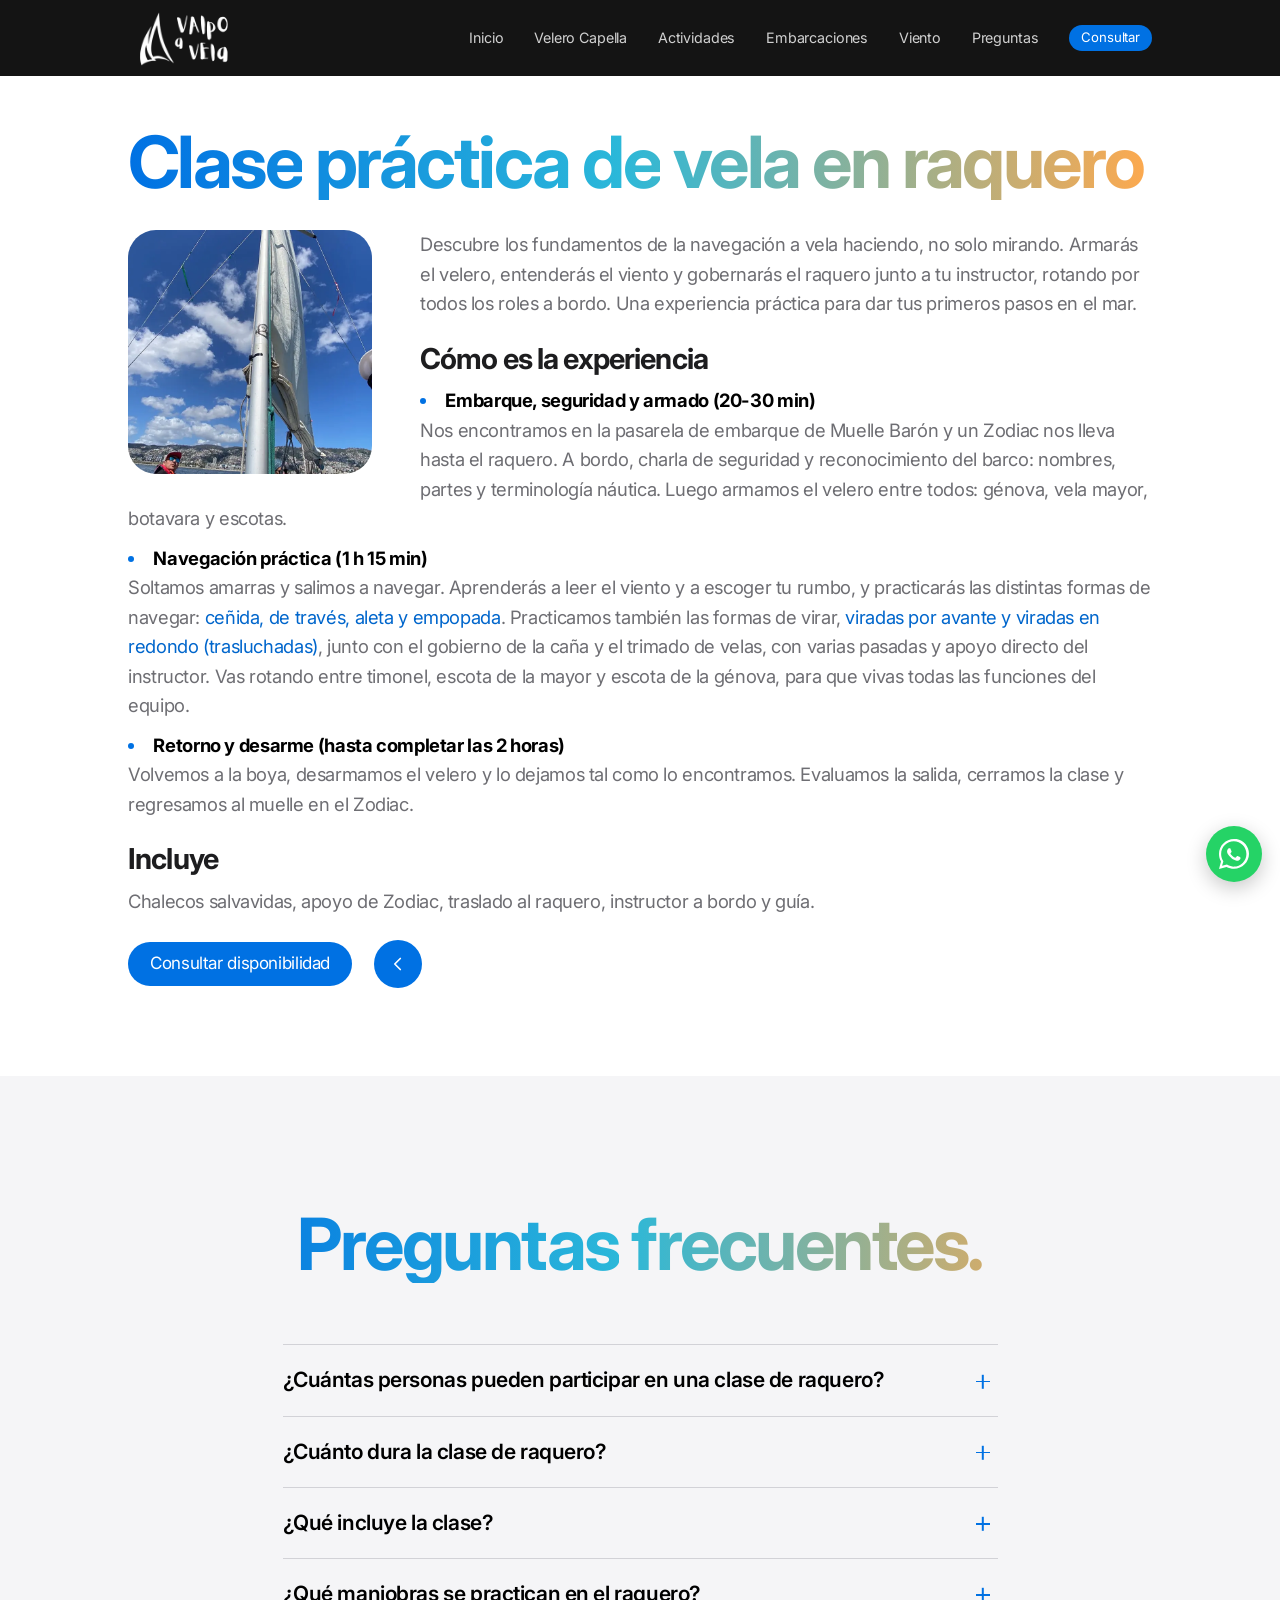
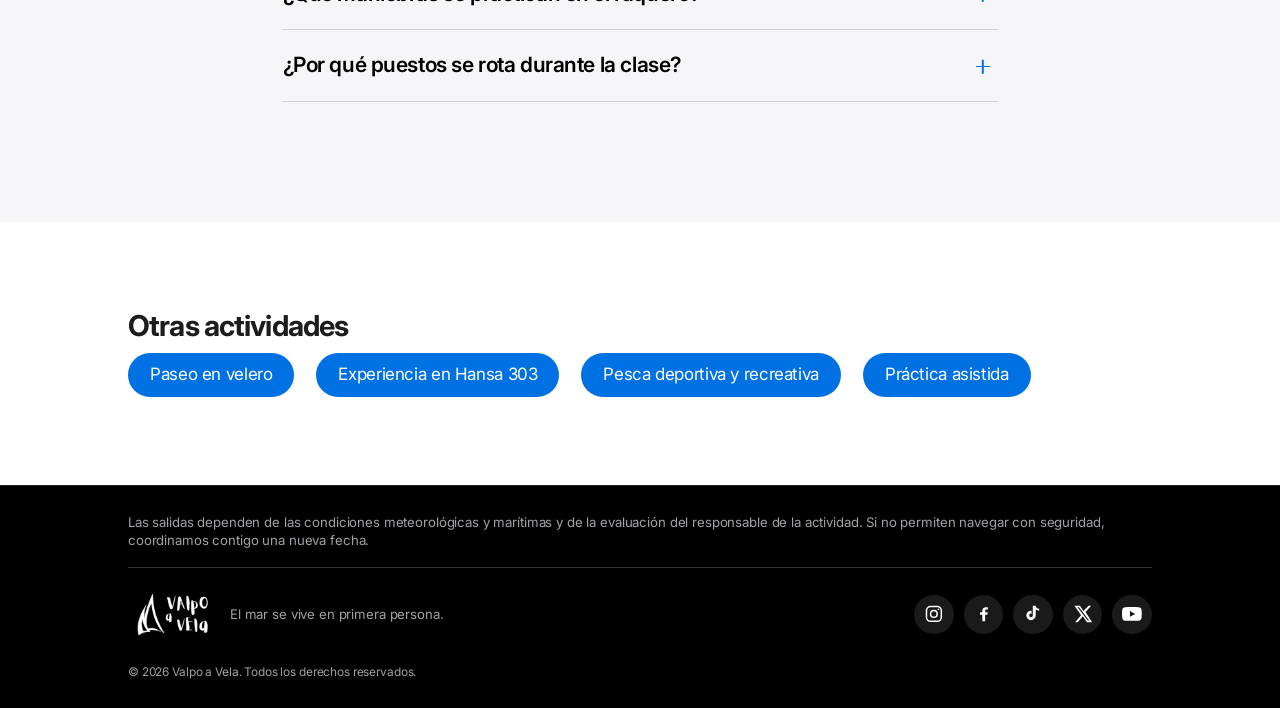
==== clase-de-vela/index.html @ 7bfa58c9 "ver14.1-SEO-paginas-separadas" ====
<!doctype html>
<html lang="es">
  <head>
    <meta charset="utf-8" />
    <meta name="viewport" content="width=device-width, initial-scale=1" />
    <meta name="theme-color" content="#ffffff" />
    <title>Clase de vela en Valparaíso | Valpo a Vela</title>
    <meta name="description" content="Descubre los fundamentos de la navegación a vela haciendo, no solo mirando." />
    <link rel="canonical" href="https://valpoavela.cl/clase-de-vela/" />
    <meta property="og:title" content="Clase de vela en Valparaíso | Valpo a Vela" />
    <meta property="og:description" content="Descubre los fundamentos de la navegación a vela haciendo, no solo mirando." />
    <meta property="og:type" content="website" />
    <meta property="og:url" content="https://valpoavela.cl/clase-de-vela/" />
    <meta property="og:image" content="https://valpoavela.cl/fotos/practicando-1.webp" />
    <meta property="og:image:alt" content="Alumnos con chalecos salvavidas practicando vela en un raquero" />
    <meta property="og:locale" content="es_CL" />
    <meta name="twitter:card" content="summary_large_image" />
    <meta name="twitter:title" content="Clase de vela en Valparaíso | Valpo a Vela" />
    <meta name="twitter:description" content="Descubre los fundamentos de la navegación a vela haciendo, no solo mirando." />
    <meta name="twitter:image" content="https://valpoavela.cl/fotos/practicando-1.webp" />
    <meta name="twitter:image:alt" content="Alumnos con chalecos salvavidas practicando vela en un raquero" />
    <link rel="preconnect" href="https://fonts.googleapis.com" />
    <link rel="preconnect" href="https://fonts.gstatic.com" crossorigin />
    <link
      href="https://fonts.googleapis.com/css2?family=Inter:wght@400;500;600;700&display=swap"
      rel="stylesheet"
    />
    <link rel="stylesheet" href="/style.css" />
    <link rel="icon" type="image/png" sizes="64x64" href="/fotos/favicon.png" />
    <link rel="apple-touch-icon" href="/fotos/favicon.png" />
    <script type="application/ld+json">
      {
        "@context": "https://schema.org",
        "@graph": [
          {
            "@type": "BreadcrumbList",
            "itemListElement": [
              {
                "@type": "ListItem",
                "position": 1,
                "name": "Inicio",
                "item": "https://valpoavela.cl/"
              },
              {
                "@type": "ListItem",
                "position": 2,
                "name": "Clase de vela en raquero",
                "item": "https://valpoavela.cl/clase-de-vela/"
              }
            ]
          },
          {
            "@type": "Service",
            "name": "Clase práctica de vela en raquero",
            "description": "Descubre los fundamentos de la navegación a vela haciendo, no solo mirando. Armarás el velero, entenderás el viento y gobernarás el raquero junto a tu instructor, rotando por todos los roles a bordo. Una experiencia práctica para dar tus primeros pasos en el mar.",
            "url": "https://valpoavela.cl/clase-de-vela/",
            "provider": {
              "@id": "https://valpoavela.cl/#valpo-a-vela",
              "@type": "LocalBusiness"
            },
            "areaServed": {
              "@type": "City",
              "name": "Valparaíso"
            }
          },
          {
            "@type": "FAQPage",
            "mainEntity": [
              {
                "@type": "Question",
                "name": "¿Cuántas personas pueden participar en una clase de raquero?",
                "acceptedAnswer": {
                  "@type": "Answer",
                  "text": "La clase práctica de raquero tiene un máximo de cuatro participantes. Para paseos en veleros de mayor tamaño, la capacidad se confirma según la embarcación disponible."
                }
              },
              {
                "@type": "Question",
                "name": "¿Cuánto dura la clase de raquero?",
                "acceptedAnswer": {
                  "@type": "Answer",
                  "text": "La duración mínima es de dos horas e incluye el armado, la navegación práctica y el desarme del raquero."
                }
              },
              {
                "@type": "Question",
                "name": "¿Qué incluye la clase?",
                "acceptedAnswer": {
                  "@type": "Answer",
                  "text": "Incluye chalecos salvavidas, apoyo de zodiac, acercamiento al bote, acompañamiento de profesor o instructor, guía y certificado. Consulta al coordinar la reserva cualquier requisito específico de la actividad."
                }
              },
              {
                "@type": "Question",
                "name": "¿Qué maniobras se practican en el raquero?",
                "acceptedAnswer": {
                  "@type": "Answer",
                  "text": "Practicarás viradas por avante y en redondo, también llamadas trasluchadas, además del gobierno con la caña y el ajuste de las velas."
                }
              },
              {
                "@type": "Question",
                "name": "¿Por qué puestos se rota durante la clase?",
                "acceptedAnswer": {
                  "@type": "Answer",
                  "text": "Los participantes rotan entre el timón, la escota de la mayor y la escota de la génova."
                }
              }
            ]
          }
        ]
      }
    </script>
  </head>
  <body class="activity-page">
    <a class="skip" href="#contenido">Saltar al contenido</a>

    <!-- NAVEGACIÓN -->
    <header class="nav" id="nav">
      <div class="nav-in">
        <a class="nav-brand" href="/" aria-label="Valpo a Vela, inicio">
          <img
            src="/fotos/vela.webp"
            alt="Valpo a Vela"
            width="1024"
            height="512"
            loading="lazy"
            decoding="async"
          />
        </a>
        <nav class="nav-links" aria-label="Principal">
          <a href="/">Inicio</a>
          <a href="/#capella">Velero Capella</a>
          <a href="/#actividades">Actividades</a>
          <a href="/#embarcaciones">Embarcaciones</a>
          <a href="/#clima">Viento</a>
          <a href="/#preguntas">Preguntas</a>
          <a class="pill pill-sm" href="/#contacto">Consultar</a>
        </nav>
        <button
          class="nav-toggle"
          id="navToggle"
          type="button"
          aria-expanded="false"
          aria-controls="drawer"
          aria-label="Abrir menú"
        >
          <span></span><span></span>
        </button>
      </div>
    </header>
    <div class="drawer" id="drawer" hidden>
      <a href="/">Inicio</a>
      <a href="/#capella">Velero Capella</a>
      <a href="/#actividades">Actividades</a>
      <a href="/#embarcaciones">Embarcaciones</a>
      <a href="/#clima">Viento</a>
      <a href="/#preguntas">Preguntas frecuentes</a>
      <a href="/#contacto">Contacto</a>
    </div>

    <main id="contenido" tabindex="-1">
      <article class="activity-content" id="inicio">
        <header>
          <h1 class="grad">Clase práctica de vela en raquero</h1>
        </header>
        <div class="activity-layout">
          <img class="activity-photo" src="/fotos/practicando-1.webp" alt="Alumnos con chalecos salvavidas practicando vela en un raquero"
            width="720" height="1280" decoding="async" fetchpriority="high" />
          <div class="activity-description">
            <p>
              Descubre los fundamentos de la navegación a vela haciendo, no solo
              mirando. Armarás el velero, entenderás el viento y gobernarás el
              raquero junto a tu instructor, rotando por todos los roles a
              bordo. Una experiencia práctica para dar tus primeros pasos en el
              mar.
            </p>
            <h3>Cómo es la experiencia</h3>
            <ul class="activity-modal-list">
              <li>
                <strong>Embarque, seguridad y armado (20-30 min)</strong><br />
                Nos encontramos en la pasarela de embarque de Muelle Barón y un
                Zodiac nos lleva hasta el raquero. A bordo, charla de seguridad
                y reconocimiento del barco: nombres, partes y terminología
                náutica. Luego armamos el velero entre todos: génova, vela
                mayor, botavara y escotas.
              </li>
              <li>
                <strong>Navegación práctica (1 h 15 min)</strong><br />
                Soltamos amarras y salimos a navegar. Aprenderás a leer el
                viento y a escoger tu rumbo, y practicarás las distintas formas
                de navegar:
                <span class="activity-modal-accent"
                  >ceñida, de través, aleta y empopada</span
                >. Practicamos también las formas de virar,
                <span class="activity-modal-accent">
                  viradas por avante y viradas en redondo (trasluchadas)</span
                >, junto con el gobierno de la caña y el trimado de velas, con
                varias pasadas y apoyo directo del instructor. Vas rotando entre
                timonel, escota de la mayor y escota de la génova, para que
                vivas todas las funciones del equipo.
              </li>
              <li>
                <strong>Retorno y desarme (hasta completar las 2 horas)</strong
                ><br />
                Volvemos a la boya, desarmamos el velero y lo dejamos tal como
                lo encontramos. Evaluamos la salida, cerramos la clase y
                regresamos al muelle en el Zodiac.
              </li>
            </ul>
            <h3>Incluye</h3>
            <p>
              Chalecos salvavidas, apoyo de Zodiac, traslado al raquero,
              instructor a bordo y guía.
            </p>
            <div class="activity-contact">
              <a class="pill" href="/?actividad=raquero#contacto">Consultar disponibilidad</a>
              <div class="activity-history" role="group" aria-label="Historial de navegación">
                <a class="activity-modal-step" href="/#actividades" data-activity-back aria-label="Atrás">
                  <svg viewBox="0 0 24 24" aria-hidden="true">
                    <path d="m14.5 6-6 6 6 6" />
                  </svg>
                </a>
              </div>
            </div>
          </div>
        </div>
      </article>
      <section class="faq" aria-labelledby="actividad-faq">
        <header class="sec-head">
          <h2 class="grad" id="actividad-faq">Preguntas frecuentes.</h2>
        </header>
        <div class="faq-list">
          <details>
            <summary>
              ¿Cuántas personas pueden participar en una clase de raquero?
            </summary>
            <p>
              La clase práctica de raquero tiene un máximo de cuatro
              participantes. Para paseos en veleros de mayor tamaño, la
              capacidad se confirma según la embarcación disponible.
            </p>
          </details>
          <details>
            <summary>¿Cuánto dura la clase de raquero?</summary>
            <p>La duración mínima es de dos horas e incluye el armado, la navegación práctica y el desarme del raquero.</p>
          </details>
          <details>
            <summary>¿Qué incluye la clase?</summary>
            <p>
              Incluye chalecos salvavidas, apoyo de zodiac, acercamiento al
              bote, acompañamiento de profesor o instructor, guía y certificado.
              Consulta al coordinar la reserva cualquier requisito específico de
              la actividad.
            </p>
          </details>
          <details>
            <summary>¿Qué maniobras se practican en el raquero?</summary>
            <p>Practicarás viradas por avante y en redondo, también llamadas trasluchadas, además del gobierno con la caña y el ajuste de las velas.</p>
          </details>
          <details>
            <summary>¿Por qué puestos se rota durante la clase?</summary>
            <p>Los participantes rotan entre el timón, la escota de la mayor y la escota de la génova.</p>
          </details>
        </div>
      </section>
      <nav class="activity-content activity-related" aria-labelledby="otras-actividades">
        <h2 id="otras-actividades">Otras actividades</h2>
        <ul>
          <li><a class="pill" href="/paseo-en-velero/">Paseo en velero</a></li>
          <li><a class="pill" href="/vela-inclusiva-hansa/">Experiencia en Hansa 303</a></li>
          <li><a class="pill" href="/pesca-deportiva/">Pesca deportiva y recreativa</a></li>
          <li><a class="pill" href="/practica-asistida/">Práctica asistida</a></li>
        </ul>
      </nav>
    </main>

    <footer class="footer">
      <div class="foot-in">
        <p class="notes" id="nota">
          Las salidas dependen de las condiciones meteorológicas y marítimas y
          de la evaluación del responsable de la actividad. Si no permiten
          navegar con seguridad, coordinamos contigo una nueva fecha.
        </p>
        <div class="foot-row">
          <div class="foot-brand">
            <img
              src="/fotos/vela.webp"
              alt="Valpo a Vela"
              width="1024"
              height="512"
              loading="lazy"
              decoding="async"
            />
            <span>El mar se vive en primera persona.</span>
          </div>
          <div class="social" role="group" aria-label="Redes sociales">
            <span class="soc" role="img" aria-label="Instagram"
              ><svg viewBox="0 0 24 24" aria-hidden="true">
                <rect x="3" y="3" width="18" height="18" rx="5" />
                <circle cx="12" cy="12" r="4" />
                <circle class="dot" cx="17.5" cy="6.5" r="1" /></svg
            ></span>
            <span class="soc" role="img" aria-label="Facebook"
              ><svg viewBox="0 0 24 24" aria-hidden="true">
                <path
                  d="M13.5 21v-8h2.7l.4-3h-3.1V8.1c0-.9.3-1.5 1.6-1.5h1.7V3.9c-.3 0-1.3-.1-2.5-.1-2.5 0-4.2 1.5-4.2 4.3V10H7.3v3h2.8v8h3.4Z"
                /></svg
            ></span>
            <span class="soc" role="img" aria-label="TikTok"
              ><svg viewBox="0 0 24 24" aria-hidden="true">
                <path
                  d="M19.6 8.2a6.9 6.9 0 0 1-4.2-1.4v7.1a5.7 5.7 0 1 1-5-5.7v3.6a2.2 2.2 0 1 0 1.5 2.1V2h3.5c.2 2 1.8 3.6 4.2 3.8v2.4Z"
                /></svg
            ></span>
            <span class="soc" role="img" aria-label="X"
              ><svg viewBox="0 0 24 24" aria-hidden="true">
                <path
                  d="M18.9 2H22l-6.8 7.8L23.2 22h-6.3L12 14.8 5.7 22H2.5l7.3-8.4L1.8 2h6.5l4.4 6.6L18.9 2Zm-1.1 18h1.7L7.3 3.9H5.5L17.8 20Z"
                /></svg
            ></span>
            <span class="soc" role="img" aria-label="YouTube"
              ><svg viewBox="0 0 24 24" aria-hidden="true">
                <path
                  d="M23.5 6.2a3 3 0 0 0-2.1-2.1C19.5 3.6 12 3.6 12 3.6s-7.5 0-9.4.5A3 3 0 0 0 .5 6.2 31 31 0 0 0 0 12a31 31 0 0 0 .5 5.8 3 3 0 0 0 2.1 2.1c1.9.5 9.4.5 9.4.5s7.5 0 9.4-.5a3 3 0 0 0 2.1-2.1A31 31 0 0 0 24 12a31 31 0 0 0-.5-5.8ZM9.6 15.6V8.4l6.3 3.6-6.3 3.6Z"
                /></svg
            ></span>
          </div>
        </div>
        <p class="copy">
          © <span id="year"></span> Valpo a Vela. Todos los derechos reservados.
        </p>
      </div>
    </footer>

    <a
      href="#inicio"
      class="back-to-top"
      aria-label="Volver arriba"
      aria-hidden="true"
      title="Volver arriba"
    >
      <svg viewBox="0 0 24 24" aria-hidden="true">
        <path d="M12 19V5M5 12l7-7 7 7" />
      </svg>
    </a>

    <a
      href="https://wa.me/56993145696?text=Hola,%20necesito%20información"
      class="wa"
      target="_blank"
      rel="noopener noreferrer"
      title="Contactar por WhatsApp"
      aria-label="Contactar por WhatsApp"
    >
      <svg
        xmlns="http://www.w3.org/2000/svg"
        viewBox="0 0 32 32"
        width="30"
        height="30"
        fill="white"
        aria-hidden="true"
      >
        <path
          d="M16 0c-8.837 0-16 7.163-16 16 0 2.825 0.737 5.607 2.137 8.048l-2.137 7.852 8.012-2.102c2.373 1.286 5.056 1.962 7.988 1.962 8.837 0 16-7.163 16-16s-7.163-16-16-16zM16 29.467c-2.482 0-4.908-0.646-7.04-1.872l-0.5-0.292-5.183 1.36 1.385-5.053-0.325-0.518c-1.341-2.142-2.05-4.639-2.05-7.192 0-7.435 6.044-13.479 13.479-13.479 7.435 0 13.479 6.044 13.479 13.479s-6.044 13.477-13.479 13.477zM22.251 19.332c-0.354-0.177-2.094-1.033-2.418-1.151-0.324-0.118-0.56-0.177-0.796 0.177-0.236 0.354-0.914 1.151-1.12 1.388-0.206 0.236-0.413 0.265-0.767 0.088-0.354-0.177-1.491-0.549-2.842-1.751-1.05-0.937-1.758-2.093-1.964-2.447-0.206-0.354-0.022-0.545 0.155-0.722 0.159-0.159 0.354-0.413 0.531-0.619 0.177-0.206 0.236-0.354 0.354-0.59 0.118-0.236 0.059-0.443-0.03-0.619s-0.796-1.918-1.092-2.624c-0.288-0.686-0.582-0.593-0.796-0.603-0.206-0.01-0.443-0.01-0.679-0.01s-0.619 0.088-0.943 0.443c-0.324 0.354-1.238 1.209-1.238 2.947s1.268 3.42 1.445 3.656c0.177 0.236 2.494 3.807 6.043 5.337 0.844 0.365 1.503 0.583 2.018 0.746 0.847 0.269 1.618 0.231 2.226 0.14 0.679-0.101 2.094-0.856 2.39-1.683 0.295-0.827 0.295-1.536 0.206-1.683-0.089-0.147-0.324-0.236-0.678-0.413z"
        />
      </svg>
    </a>

    <script src="/script.js"></script>
  </body>
</html>
---- style.css ----
/* VALPO A VELA — versión inspirada en apple.com/os/macos
   1 Variables · 2 Base · 3 Navegación · 4 Botones y enlaces · 5 Portada · 6 Destacados · 7 Frase
   8 Secciones y tarjetas · 9 Capella · 10 Embarcaciones · 11 Viento y zarpe · 12 FAQ · 13 Contacto
   14 Pie · 15 Movimiento · 16 Responsive */

/* 1. VARIABLES */
:root {
  --ink: #1d1d1f;
  --gray: #6e6e73;
  --gray-2: #86868b;
  --bg: #ffffff;
  --bg-2: #f5f5f7;
  --line: #d2d2d7;
  --blue: #0071e3;
  --blue-h: #0077ed;
  --link: #0066cc;
  --grad: linear-gradient(90deg, #0071e3 0%, #2bb8d9 48%, #ffa94d 100%);
  --section-title-size: clamp(38px, 6.6vw, 80px);
  --section-description-size: clamp(17px, 1.6vw, 21px);
  --activity-card-title-size: clamp(25px, 2.7vw, 32px);
  /* Apple usa SF Pro (tipografía propia, no distribuible en la web).
     En dispositivos Apple se usa la del sistema; en el resto, Inter, la más cercana. */
  --font:
    -apple-system, BlinkMacSystemFont, "SF Pro Display", "SF Pro Text", "Inter",
    "Helvetica Neue", Helvetica, Arial, sans-serif;
  --ease: cubic-bezier(0.28, 0.11, 0.32, 1);
  --radius: 28px;
  --pad: clamp(20px, 5vw, 48px);
  --nav-h: 76px;
}

/* 2. BASE */
*,
*::before,
*::after {
  box-sizing: border-box;
}
html {
  scroll-behavior: smooth;
  scroll-padding-top: calc(var(--nav-h) + 8px);
  -webkit-text-size-adjust: 100%;
}
body {
  margin: 0;
  font: 400 17px/1.47 var(--font);
  letter-spacing: -0.022em;
  color: var(--ink);
  background: var(--bg);
  -webkit-font-smoothing: antialiased;
  overflow-x: hidden;
}
img {
  max-width: 100%;
  display: block;
}
a {
  color: inherit;
}
h1,
h2,
h3,
p,
dl,
dd,
ol,
ul,
figure {
  margin: 0;
  padding: 0;
}
ul,
ol {
  list-style: none;
}
h1,
h2,
h3 {
  font-weight: 700;
}
:focus-visible {
  outline: 3px solid var(--blue);
  outline-offset: 3px;
  border-radius: 6px;
}
.skip {
  position: absolute;
  left: -999px;
  top: 8px;
  z-index: 100;
  background: var(--blue);
  color: #fff;
  padding: 10px 16px;
  border-radius: 980px;
}
.skip:focus {
  left: 8px;
}
.center {
  text-align: center;
}
.small {
  font-size: 14px;
  color: var(--gray);
  line-height: 1.43;
}
.fine {
  font-size: 12px;
  line-height: 1.33;
  color: var(--gray);
  letter-spacing: -0.01em;
}
.fine sup a {
  text-decoration: none;
  color: var(--link);
}

/* Tipografía: titulares grandes con degradado, como los de Apple */
.eyebrow {
  font-size: clamp(21px, 2.4vw, 28px);
  font-weight: 600;
  line-height: 1.14;
  letter-spacing: 0.004em;
  color: var(--ink);
}
.grad {
  background-image: var(--grad);
  -webkit-background-clip: text;
  background-clip: text;
  color: transparent;
  -webkit-text-fill-color: transparent;
  font-size: var(--section-title-size);
  line-height: 1.06;
  letter-spacing: -0.035em;
  padding-bottom: 0.08em;
}
.lede {
  font-size: var(--section-description-size);
  line-height: 1.38;
  color: var(--gray);
  letter-spacing: -0.016em;
  max-width: 44em;
}
.center-title {
  font-size: clamp(32px, 4.6vw, 56px);
  line-height: 1.08;
  letter-spacing: -0.03em;
  text-align: center;
  padding: 0 var(--pad);
}
.sec-head {
  text-align: center;
  padding: 0 var(--pad);
  max-width: 1000px;
  margin: 0 auto;
}
.sec-head .grad {
  margin: 10px auto 0;
}
.sec-head .lede {
  margin: 22px auto 0;
}

/* 3. NAVEGACIÓN */
.nav {
  position: fixed;
  top: 0;
  left: 0;
  z-index: 60;
  width: 100%;
  height: var(--nav-h);
  background: transparent;
  box-shadow: none;
  transition: background 0.3s var(--ease);
}
.nav.header-scrolled {
  background: rgba(0, 0, 0, 0.92);
}
.nav-in {
  height: 100%;
  width: min(100% - 2 * var(--pad), 1024px);
  margin-inline: auto;
  display: flex;
  align-items: center;
  justify-content: space-between;
  gap: 20px;
}
.nav-brand img {
  height: 55px;
  width: auto;
}
.nav-links {
  display: flex;
  align-items: center;
  gap: clamp(14px, 2.4vw, 32px);
}
.nav-links a:not(.pill) {
  font-size: 14.3px;
  letter-spacing: -0.01em;
  color: rgba(255, 255, 255, 0.8);
  text-decoration: none;
  transition: color 0.2s;
}
.nav-links a:not(.pill):hover,
.nav-links a.is-active {
  color: #fff;
}
.nav-links a.is-active {
  font-weight: 600;
}
.nav-toggle {
  display: none;
  width: 44px;
  height: 44px;
  border: 0;
  background: none;
  position: relative;
  cursor: pointer;
  margin-right: -12px;
}
.nav-toggle span {
  position: absolute;
  left: 14px;
  right: 14px;
  height: 1.5px;
  background: #fff;
  transition:
    transform 0.3s var(--ease),
    top 0.3s var(--ease);
}
.nav-toggle span:first-child {
  top: 19px;
}
.nav-toggle span:last-child {
  top: 25px;
}
.nav-toggle[aria-expanded="true"] span:first-child {
  top: 22px;
  transform: rotate(45deg);
}
.nav-toggle[aria-expanded="true"] span:last-child {
  top: 22px;
  transform: rotate(-45deg);
}
.drawer {
  position: fixed;
  inset: var(--nav-h) 0 0 0;
  z-index: 59;
  background: rgba(0, 0, 0, 0.97);
  -webkit-backdrop-filter: blur(20px);
  backdrop-filter: blur(20px);
  padding: 28px var(--pad);
  display: flex;
  flex-direction: column;
  gap: 2px;
  overflow-y: auto;
}
.drawer[hidden] {
  display: none;
}
.drawer a {
  color: #fff;
  font-size: 21.56px;
  font-weight: 600;
  letter-spacing: -0.02em;
  text-decoration: none;
  padding: 11px 0;
  border-bottom: 1px solid rgba(255, 255, 255, 0.2);
  opacity: 0;
  transform: translateY(-8px);
  animation: drawerIn 0.5s var(--ease) forwards;
}
.drawer a:nth-child(2) {
  animation-delay: 0.04s;
}
.drawer a:nth-child(3) {
  animation-delay: 0.08s;
}
.drawer a:nth-child(4) {
  animation-delay: 0.12s;
}
.drawer a:nth-child(5) {
  animation-delay: 0.16s;
}
.drawer a:nth-child(6) {
  animation-delay: 0.2s;
}
@keyframes drawerIn {
  to {
    opacity: 1;
    transform: none;
  }
}

/* 4. BOTONES Y ENLACES */
.pill {
  display: inline-flex;
  align-items: center;
  justify-content: center;
  background: var(--blue);
  color: #fff;
  text-decoration: none;
  font: 400 17px/1.17 var(--font);
  letter-spacing: -0.022em;
  padding: 12px 22px;
  border-radius: 980px;
  border: 0;
  cursor: pointer;
  transition: background 0.2s;
}
.pill:hover {
  background: var(--blue-h);
}
.pill:active {
  transform: scale(0.98);
}
.pill-sm {
  font-size: 13.2px;
  padding: 5px 12px;
  letter-spacing: -0.01em;
}
.pill-lg {
  font-size: 17px;
  padding: 14px 28px;
}
.arrow-link,
.text-link {
  color: var(--link);
  text-decoration: none;
}
.arrow-link:hover,
.text-link:hover {
  text-decoration: underline;
}
.arrow-link::after {
  content: "›";
  margin-left: 0.35em;
  font-size: 1.15em;
  line-height: 1;
}
.arrow-link.light {
  color: #fff;
}

/* 5. PORTADA */
.hero {
  position: relative;
  display: flex;
  align-items: center;
  isolation: isolate;
  overflow: hidden;
  min-height: 100vh;
  min-height: 100svh;
  padding: calc(var(--nav-h) + clamp(48px, 8vh, 96px)) var(--pad)
    clamp(48px, 8vh, 96px);
  padding: calc(var(--nav-h) + clamp(48px, 8svh, 96px)) var(--pad)
    clamp(48px, 8svh, 96px);
  text-align: left;
  background: #000;
  color: #f5f5f7;
}
.hero::before {
  content: "";
  position: absolute;
  z-index: 1;
  inset: 0;
  background:
    linear-gradient(
      90deg,
      rgba(0, 0, 0, 0.78) 0%,
      rgba(0, 0, 0, 0.58) 38%,
      rgba(0, 0, 0, 0.16) 100%
    ),
    linear-gradient(0deg, rgba(0, 0, 0, 0.26), transparent 45%);
  pointer-events: none;
}
.hero .eyebrow {
  font-size: clamp(16px, 2vw, 22px);
  color: #f5f5f7;
  text-shadow: 0 2px 18px rgba(0, 0, 0, 0.45);
}
.hero-text {
  position: relative;
  z-index: 2;
  width: min(100%, 740px);
  margin: 0;
}
.hero .grad {
  margin: 14px 0 0;
  background: none;
  color: #fff;
  -webkit-text-fill-color: #fff;
  font-size: clamp(40px, 6.4vw, 80px);
  letter-spacing: -0.04em;
  text-shadow: 0 2px 24px rgba(0, 0, 0, 0.4);
}
.hero .lede {
  margin: 22px 0 0;
  color: rgba(255, 255, 255, 0.88);
  text-shadow: 0 1px 14px rgba(0, 0, 0, 0.5);
}
.hero-links {
  margin-top: 30px;
  display: flex;
  flex-wrap: wrap;
  justify-content: flex-start;
  align-items: center;
  gap: 14px 28px;
}
.hero .arrow-link {
  color: #fff;
}
.hero .fine {
  margin-top: 22px;
  color: #a1a1a6;
}
.hero .fine sup a {
  color: #9bcaff;
}
.hero-media {
  position: absolute;
  z-index: 0;
  inset: 0;
  width: 100%;
  height: 100%;
  overflow: hidden;
  background: #000;
  pointer-events: none;
}
.hero-video {
  display: block;
  width: 100%;
  height: 100%;
  object-fit: cover;
  object-position: center center;
}

/* 6. DESTACADOS (carrusel) */
.highlights {
  padding-bottom: clamp(40px, 6vw, 72px);
}
.hl-track {
  --card-width: calc(min(88vw, 1024px) * 0.82);
  --hl-bottom-shade: 0.65;
  --track-inset: max(var(--pad), calc((100vw - 1024px) / 2));
  margin-top: clamp(32px, 5vw, 56px);
  display: flex;
  gap: 16px;
  overflow-x: auto;
  overscroll-behavior-x: contain;
  scroll-snap-type: x mandatory;
  padding-inline: var(--track-inset)
    max(var(--track-inset), calc(100% - var(--track-inset) - var(--card-width)));
  scroll-padding-inline-start: var(--track-inset);
  scrollbar-width: none;
}
.hl-track::-webkit-scrollbar {
  display: none;
}
.hl-card {
  position: relative;
  flex: 0 0 var(--card-width);
  aspect-ratio: 4 / 3;
  max-height: 63.96vh;
  scroll-snap-align: start;
  border-radius: var(--radius);
  overflow: hidden;
  background: #000;
  color: #fff;
}
.hl-card img {
  position: absolute;
  inset: 0;
  width: 100%;
  height: 100%;
  object-fit: cover;
}
.hl-card::after {
  content: "";
  position: absolute;
  inset: 0;
  background: linear-gradient(
    180deg,
    rgba(0, 0, 0, 0.62) 0%,
    rgba(0, 0, 0, 0.18) 42%,
    rgba(0, 0, 0, 0) 62%,
    rgba(0, 0, 0, var(--hl-bottom-shade, 0)) 100%
  );
  pointer-events: none;
}
.hl-text {
  --text-inset: calc(clamp(24px, 4vw, 48px) * 0.82);
  position: absolute;
  z-index: 1;
  top: calc(var(--text-inset) + clamp(8px, 1.5vw, 20px));
  bottom: var(--text-inset);
  left: var(--text-inset);
  right: var(--text-inset);
  display: flex;
  flex-direction: column;
}
.hl-text > :is(h3, p) {
  width: min(50vw, 100%);
  text-align: left;
}
.hl-text h3 {
  font-size: clamp(24px, 3.2vw, 40px);
  line-height: 1.1;
  letter-spacing: -0.03em;
}
.hl-text p {
  margin-top: 10px;
  font-size: clamp(16px, 1.5vw, 19px);
  line-height: 1.35;
  opacity: 0.92;
}
.hl-text .arrow-link {
  align-self: flex-end;
  margin-top: auto;
  text-align: right;
}
.hl-controls {
  margin-top: 28px;
  display: flex;
  justify-content: center;
  align-items: center;
  gap: 12px;
}
.hl-controls[hidden],
.hl-dot[hidden] {
  display: none;
}
.hl-dots {
  display: flex;
  align-items: center;
  gap: 12px;
  padding: 17px 20px;
  border-radius: 980px;
  background: rgba(232, 232, 237, 0.7);
}
.hl-dot {
  position: relative;
  width: 8px;
  height: 8px;
  border-radius: 4px;
  padding: 0;
  border: 0;
  background: rgba(0, 0, 0, 0.3);
  cursor: pointer;
  overflow: hidden;
  transition:
    width 0.4s var(--ease),
    background 0.3s;
}
.hl-dot.is-active {
  width: 44px;
  background: rgba(0, 0, 0, 0.3);
}
.hl-dot i {
  position: absolute;
  inset: 0;
  background: rgba(0, 0, 0, 0.75);
  transform: scaleX(0);
  transform-origin: left;
}
.hl-dot.is-active i {
  transform: scaleX(1);
}
.hl-dot.is-active.is-playing i {
  animation: fill var(--hl-time, 6s) linear forwards;
}
@keyframes fill {
  from {
    transform: scaleX(0);
  }
  to {
    transform: scaleX(1);
  }
}
.hl-play {
  width: 42px;
  height: 42px;
  border-radius: 50%;
  border: 0;
  background: rgba(232, 232, 237, 0.7);
  cursor: pointer;
  display: grid;
  place-items: center;
}
.hl-play span {
  width: 10px;
  height: 12px;
  border-left: 3px solid rgba(0, 0, 0, 0.75);
  border-right: 3px solid rgba(0, 0, 0, 0.75);
}
.hl-play.is-paused span {
  width: 0;
  height: 0;
  border: 0;
  border-left: 11px solid rgba(0, 0, 0, 0.75);
  border-top: 7px solid transparent;
  border-bottom: 7px solid transparent;
  margin-left: 3px;
}

/* 7. FRASE (degradado continuo que se ilumina al desplazarse) */
.statement {
  padding: clamp(60px, 8vw, 104px) var(--pad) clamp(56px, 7vw, 88px);
  text-align: center;
}
.statement > .eyebrow {
  margin-bottom: 10px;
}
.statement-text {
  width: fit-content;
  max-width: min(100%, 980px);
  margin: 0 auto;
  font-weight: 700;
}
.grad[data-word-gradient] {
  background-image: none;
}
.grad[data-word-gradient] .w {
  display: inline-block;
  background-image: var(--grad);
  background-size: var(--word-gradient-width) 100%;
  background-position: var(--word-gradient-offset) 0;
  background-repeat: no-repeat;
  -webkit-background-clip: text;
  background-clip: text;
  opacity: calc(0.22 + 0.78 * var(--wp, 1));
}
.statement .lede {
  margin: clamp(20px, 2vw, 28px) auto 0;
}
.statement + .hl-track {
  margin-top: 0;
}

/* 8. SECCIONES Y TARJETAS DESLIZABLES */
.feature {
  padding: clamp(72px, 10vw, 130px) 0 clamp(64px, 8vw, 110px);
  background: var(--bg-2);
}
.feature .sec-head {
  margin-bottom: clamp(36px, 6vw, 64px);
}
.scroller {
  position: relative;
}
.track {
  display: flex;
  gap: 20px;
  overflow-x: auto;
  overscroll-behavior-x: contain;
  scroll-snap-type: x mandatory;
  padding: 4px max(var(--pad), calc((100vw - 1280px) / 2)) 8px;
  scroll-padding-inline: max(var(--pad), calc((100vw - 1280px) / 2));
  scrollbar-width: none;
  align-items: stretch;
}
.track::-webkit-scrollbar {
  display: none;
}
#actividades .track {
  --card-width: calc(min(86vw, 640px) * 0.82);
  display: grid;
  grid-auto-flow: column;
  grid-auto-columns: var(--card-width);
  grid-template-rows: repeat(4, auto);
  row-gap: 0;
}
.fcard {
  position: relative;
  grid-row: 1 / -1;
  scroll-snap-align: start;
  background: var(--bg);
  border-radius: var(--radius);
  overflow: hidden;
  display: flex;
  flex-direction: column;
}
.fcard-body {
  padding: calc(clamp(28px, 4vw, 48px) * 0.82)
    calc(clamp(24px, 4vw, 44px) * 0.82) 22.96px;
  display: flex;
  flex-direction: column;
  align-items: flex-start;
  gap: 13.12px;
}
.fcard:not(.fcard-dark) .fcard-body {
  display: grid;
  grid-row: span 3;
  grid-template-rows: subgrid;
  padding: 19.68px 19.68px 11.48px;
  gap: 9.84px;
}
.fcard:not(.fcard-dark) {
  display: grid;
  grid-template-rows: subgrid;
}
.fcard h3 {
  font-size: clamp(26px, 3vw, 34px);
  line-height: 1.1;
  letter-spacing: -0.03em;
}
.fcard:not(.fcard-dark) h3 {
  font-size: var(--activity-card-title-size);
  line-height: 1.1;
  letter-spacing: -0.03em;
}
.fcard:not(.fcard-dark) .fcard-body > p {
  display: -webkit-box;
  overflow: hidden;
  -webkit-box-orient: vertical;
  -webkit-line-clamp: 3;
  line-clamp: 3;
  color: var(--gray);
  font-size: 16px;
  line-height: 1.38;
}
.fcard:not(.fcard-dark) .chips {
  margin-top: 0;
  align-self: start;
  flex-wrap: nowrap;
}
.fcard:not(.fcard-dark) .chips li {
  min-width: 0;
  padding-inline: clamp(6px, 2vw, 14px);
  text-align: center;
  overflow-wrap: anywhere;
}
.fcard-media {
  position: relative;
  height: calc(clamp(240px, 30vw, 360px) * 0.82);
  background: var(--bg-2);
}
.fcard-img {
  width: 100%;
  height: 100%;
  object-fit: cover;
}
.fcard-details {
  position: absolute;
  right: 20px;
  bottom: 20px;
  z-index: 1;
}
.activity-modal {
  --activity-content-width: 960px;
  --activity-content-padding: clamp(28px, 5vw, 72px);
  position: fixed;
  inset: 0;
  width: 100vw;
  max-width: none;
  height: 100vh;
  height: 100dvh;
  max-height: none;
  margin: 0;
  padding: 0;
  border: 0;
  overflow: hidden;
  background: #fff;
  color: var(--ink);
  font-size: 17px;
}
.activity-modal::backdrop {
  background: #fff;
}
.activity-modal-scroll {
  width: 100%;
  height: 100%;
  overflow-y: auto;
  overscroll-behavior: contain;
}
.activity-modal-head {
  --close-size: 48px;
  position: sticky;
  top: 0;
  z-index: 2;
  min-height: 84px;
  padding: 16px clamp(24px, 5vw, 72px);
  padding-inline-start: calc(max(0px, (100% - var(--activity-content-width)) / 2) + var(--activity-content-padding));
  display: grid;
  grid-template-columns: minmax(0, 1fr) var(--close-size);
  align-items: center;
  gap: 24px;
  border-bottom: 1px solid var(--line);
  background: rgba(255, 255, 255, 0.94);
  -webkit-backdrop-filter: blur(16px);
  backdrop-filter: blur(16px);
}
.activity-modal-copy h3 {
  font-size: 20px;
}
.activity-modal-head h2 {
  text-align: left;
  font-size: clamp(24px, 3vw, 38px);
  line-height: 1.1;
  letter-spacing: -0.03em;
}
.activity-modal-close {
  width: var(--close-size);
  height: var(--close-size);
  display: grid;
  place-items: center;
  border: 0;
  border-radius: 50%;
  background: rgba(0, 0, 0, 0.07);
  color: var(--ink);
  cursor: pointer;
}
.activity-modal-close:hover {
  background: rgba(0, 0, 0, 0.13);
}
.activity-modal-close svg {
  width: 22px;
  height: 22px;
  fill: none;
  stroke: currentColor;
  stroke-width: 1.8;
  stroke-linecap: round;
}
.activity-modal-content {
  width: 100%;
}
.activity-modal-layout {
  width: min(100%, var(--activity-content-width));
  margin: 0 auto;
  padding: var(--activity-content-padding);
}
.activity-modal-copy {
  display: flex;
  flex-direction: column;
  align-items: flex-start;
  gap: 24px;
  padding: 8px 0 28px;
}
.activity-modal-copy > p {
  margin: 0;
  color: var(--gray);
  line-height: 1.5;
}
.activity-modal-copy .plain {
  margin: 0;
}
.activity-modal-list {
  display: grid;
  gap: 12px;
  margin: 0;
  padding-inline-start: 1.5em;
  list-style: disc;
  color: var(--gray);
}
.activity-modal-list li::marker {
  color: var(--blue);
}
.activity-modal-list strong {
  color: var(--ink);
}
.activity-modal-copy .plain > div {
  padding: 16px 0;
}
.activity-modal-copy .activity-modal-accent {
  color: var(--blue);
}
.activity-modal-actions {
  display: flex;
  flex-wrap: wrap;
  align-items: center;
  gap: 12px;
  margin-top: 4px;
}
.activity-modal-actions .pill {
  font-size: inherit;
}
.activity-modal-navigation {
  display: flex;
  gap: 12px;
}
.activity-modal-step {
  flex: 0 0 48px;
  width: 48px;
  height: 48px;
  display: grid;
  place-items: center;
  padding: 0;
  border: 0;
  border-radius: 50%;
  background: var(--blue);
  color: #fff;
  cursor: pointer;
  transition:
    background 0.2s,
    transform 0.2s;
}
.activity-modal-step:not(:disabled):hover {
  background: var(--blue-h);
}
.activity-modal-step:not(:disabled):active {
  transform: scale(0.96);
}
.activity-modal-step:disabled {
  opacity: 0.4;
  cursor: default;
}
.activity-modal-step svg {
  width: 22px;
  height: 22px;
  fill: none;
  stroke: currentColor;
  stroke-width: 1.8;
  stroke-linecap: round;
  stroke-linejoin: round;
}
.fcard-dark {
  background: #000;
  color: #fff;
  justify-content: center;
}
.fcard-dark .fcard-body > p {
  color: rgba(255, 255, 255, 0.78);
}
.chips {
  display: flex;
  flex-wrap: wrap;
  gap: 8px;
}
.chips li {
  background: var(--bg-2);
  border-radius: 980px;
  padding: 6px 14px;
  font-size: 14px;
  font-weight: 500;
  letter-spacing: -0.01em;
}
.plain {
  width: 100%;
  display: grid;
  gap: 0;
}
.plain > div {
  padding: 14px 0;
  border-top: 1px solid var(--line);
}
.plain dt {
  font-weight: 600;
  font-size: 17px;
}
.plain dd {
  color: var(--gray);
  font-size: 15px;
  margin-top: 2px;
}
.timed dt {
  color: var(--ink);
}

/* 9. CAPELLA (fondo oscuro) */
.dark {
  background: #000;
  color: #f5f5f7;
}
.dark .eyebrow {
  color: #f5f5f7;
}
.dark .lede {
  color: #a1a1a6;
}
.dark .grad {
  --grad: linear-gradient(
    90deg,
    #4da3ff 0%,
    #5ad7e8 50%,
    #ffc16b 100%
  );
}
.specs {
  width: calc(min(100% - 2 * var(--pad), 1024px) * 0.82);
  margin: 0 auto clamp(48px, 7vw, 80px);
  display: grid;
  grid-template-columns: repeat(3, 1fr);
  gap: 1px;
  background: #2a2a2d;
  border-radius: var(--radius);
  overflow: hidden;
}
.specs > div {
  background: #111113;
  min-width: 0;
  padding: calc(clamp(22px, 3vw, 36px) * 0.82);
  overflow-wrap: anywhere;
  display: flex;
  flex-direction: column-reverse;
  gap: 4px;
}
.specs dd {
  font-size: clamp(26px, 3.4vw, 40px);
  font-weight: 700;
  letter-spacing: -0.03em;
  line-height: 1.1;
}
.specs dt {
  font-size: 14px;
  color: #a1a1a6;
}
#capella .track {
  --card-width: calc(min(78vw, 420px) * 0.82);
}
.dark .gcard {
  flex: 0 0 auto;
  width: var(--card-width);
  scroll-snap-align: start;
}
.gcard img {
  width: 100%;
  height: auto;
  aspect-ratio: 3 / 4;
  object-fit: cover;
  object-position: center;
  border-radius: var(--radius);
  background: #1d1d1f;
}
.gcard figcaption {
  margin-top: 14px;
  font-size: 14px;
  color: #a1a1a6;
}

/* 10. EMBARCACIONES */
.boats {
  padding: clamp(72px, 10vw, 130px) 0;
  background: var(--bg);
}
.boat-grid {
  width: min(100% - 2 * var(--pad), 1024px);
  margin: clamp(36px, 6vw, 64px) auto 0;
  display: grid;
  grid-template-columns: repeat(2, 1fr);
  gap: 20px;
}
.bcard {
  background: var(--bg-2);
  border-radius: var(--radius);
  padding: clamp(26px, 3.4vw, 40px);
  display: flex;
  flex-direction: column;
  gap: 12px;
}
.bcard h3 {
  font-size: clamp(24px, 2.6vw, 30px);
  letter-spacing: -0.03em;
  line-height: 1.1;
}
.bcard p {
  color: var(--gray);
}
.bcard .meta {
  margin-top: auto;
  padding-top: 10px;
  font-size: 14px;
  font-weight: 600;
  color: var(--ink);
}

/* 11. VIENTO Y ZARPE */
.wind {
  padding: clamp(72px, 10vw, 120px) 0;
  background: var(--bg-2);
}
.wind-card {
  position: relative;
  width: min(100% - 2 * var(--pad), 1024px);
  margin: clamp(36px, 6vw, 56px) auto 0;
  border-radius: var(--radius);
  overflow: hidden;
  background: #0b2a3a;
}
.wind-map {
  display: block;
  width: 100%;
  height: clamp(340px, 52vw, 540px);
  border: 0;
}
.wind-cover {
  position: absolute;
  inset: 0;
  border: 0;
  cursor: pointer;
  background: rgba(0, 0, 0, 0.28);
  -webkit-backdrop-filter: blur(2px);
  backdrop-filter: blur(2px);
  color: #fff;
  font: 600 18px var(--font);
  letter-spacing: -0.02em;
}
.wind-card.is-active .wind-cover {
  display: none;
}
.wind > .fine {
  margin: 18px auto 0;
  padding: 0 var(--pad);
  max-width: 640px;
}
.harbor {
  padding: clamp(72px, 10vw, 120px) 0;
}
.harbor .lede {
  color: #f5f5f7;
}
.harbor-grid {
  width: min(100% - 2 * var(--pad), 1024px);
  margin: clamp(36px, 6vw, 56px) auto 0;
  display: grid;
  grid-template-columns: 0.8fr 1.2fr;
  gap: 20px;
  align-items: stretch;
}
.harbor-facts {
  position: relative;
  isolation: isolate;
  overflow: hidden;
  background: #16232d;
  color: #fff;
  text-shadow: 0 1px 4px rgba(0, 0, 0, 0.85);
  border-radius: var(--radius);
  padding: clamp(26px, 3.4vw, 40px);
}
.harbor-facts::before {
  content: "";
  position: absolute;
  inset: 0;
  z-index: -1;
  transform: scale(1.3);
  transform-origin: 45% 74%;
  background:
    linear-gradient(180deg, rgba(0, 0, 0, 0.43), rgba(0, 0, 0, 0.03)),
    url("fotos/muelle-baron-zarpe.webp") 45% 74% / cover no-repeat;
}
.harbor-facts dt {
  font-size: clamp(25px, 2.7vw, 32px);
  font-weight: 600;
  line-height: 1.1;
  letter-spacing: -0.03em;
}
.harbor-facts dd {
  font-size: 16px;
  font-weight: 400;
  line-height: 1.38;
  margin-top: 6px;
}
.map {
  width: 100%;
  min-height: 340px;
  height: 100%;
  border: 0;
  border-radius: var(--radius);
  background: var(--bg-2);
}

/* PÁGINAS DE ACTIVIDAD */
.activity-page .nav {
  background: rgba(0, 0, 0, 0.92);
}
.activity-content {
  width: min(100% - 2 * var(--pad), 1024px);
  margin-inline: auto;
  padding-block: clamp(40px, 7vw, 88px);
  overflow-wrap: break-word;
}
.activity-page main {
  padding-top: var(--nav-h);
  color: #000;
}
article.activity-content {
  padding-block-start: var(--pad);
}
.activity-content h1,
.activity-page #actividad-faq {
  font-size: calc(var(--section-title-size) * var(--activity-text-scale, 1));
  line-height: 1.06;
  letter-spacing: -0.035em;
}
.activity-layout {
  --activity-photo-gap: clamp(32px, 4vw, 48px);
  display: flow-root;
  margin-top: 24px;
}
.activity-description {
  color: var(--gray);
  font-size: calc(var(--section-description-size) * var(--activity-text-scale, 1));
  line-height: 1.6;
}
.activity-photo {
  float: left;
  width: calc((100% - var(--activity-photo-gap)) / 4);
  height: auto;
  aspect-ratio: 1 / 1;
  object-fit: cover;
  border-radius: var(--radius);
  margin: 0 var(--activity-photo-gap) 12px 0;
}
.activity-page main :is(h2, h3):not(#actividad-faq) {
  color: var(--ink);
  font-size: calc(var(--activity-card-title-size) * var(--activity-text-scale, 1));
  line-height: 1.1;
  letter-spacing: -0.03em;
}
.activity-description > * + * {
  margin-top: 12px;
}
.activity-description > h3 {
  margin-top: 24px;
}
.activity-description .activity-modal-list {
  display: block;
  list-style-position: inside;
  padding-inline-start: 0;
  color: inherit;
}
.activity-description .activity-modal-list strong {
  color: #000;
}
.activity-page main li::marker {
  color: var(--blue);
}
.activity-description .activity-modal-accent {
  color: var(--link);
}
.activity-content li + li {
  margin-top: 10px;
}
.activity-page .faq-list {
  max-width: min(100% - 2 * var(--pad), 65ch);
}
.activity-page .faq-list p {
  color: var(--link);
}
.activity-contact,
.activity-related ul {
  display: flex;
  flex-wrap: wrap;
  align-items: center;
  gap: 12px 22px;
}
.activity-contact {
  margin-top: 24px;
}
.activity-history {
  display: flex;
  gap: 8px;
}
.activity-related ul {
  margin-top: 12px;
}
.activity-related li + li {
  margin-top: 0;
}
.activity-related .pill {
  text-align: center;
}
@media (max-width: 767px) {
  .activity-page main {
    --pad: clamp(32px, 8.5vw, 44px);
  }
  .activity-layout {
    --activity-photo-gap: 16px;
  }
  .activity-photo {
    width: 50%;
  }
}

/* 12. PREGUNTAS FRECUENTES */
.faq {
  padding: clamp(72px, 10vw, 120px) 0;
  background: var(--bg-2);
}
.faq-list {
  width: min(100% - 2 * var(--pad), 820px);
  margin: clamp(32px, 5vw, 56px) auto 0;
}
.faq-list details {
  border-top: 1px solid var(--line);
}
.faq-list details:last-child {
  border-bottom: 1px solid var(--line);
}
.faq-list summary {
  list-style: none;
  cursor: pointer;
  position: relative;
  padding: 22px 48px 22px 0;
  font-size: clamp(18px, 1.9vw, 21px);
  font-weight: 600;
  letter-spacing: -0.02em;
  line-height: 1.25;
}
.faq-list summary::-webkit-details-marker {
  display: none;
}
.faq-list summary::before,
.faq-list summary::after {
  content: "";
  position: absolute;
  right: 8px;
  top: 50%;
  width: 14px;
  height: 1.6px;
  background: var(--blue);
  transition: transform 0.35s var(--ease);
}
.faq-list summary::after {
  transform: rotate(90deg);
}
.faq-list details[open] summary::after {
  transform: rotate(0);
}
.faq-list details p {
  padding: 0 48px 24px 0;
  color: var(--blue);
}
.faq-list details[open] p {
  animation: fold 0.4s var(--ease);
}
@keyframes fold {
  from {
    opacity: 0;
    transform: translateY(-6px);
  }
  to {
    opacity: 1;
    transform: none;
  }
}

/* 13. CONTACTO */
.contact {
  padding: clamp(72px, 10vw, 130px) 0;
  background: var(--bg);
}
.contact-grid {
  width: calc(min(100% - 2 * var(--pad), 1024px) * 0.82);
  margin: clamp(36px, 6vw, 64px) auto 0;
  display: grid;
  grid-template-columns: repeat(2, minmax(0, 1fr));
  gap: 16.4px;
  align-items: stretch;
}
.contact-photo-frame {
  width: 100%;
  aspect-ratio: 3 / 4;
  overflow: hidden;
  border-radius: var(--radius);
  position: relative;
}
.contact-photo {
  position: absolute;
  inset: 0;
  width: 100%;
  height: 100%;
  object-fit: cover;
  object-position: center;
}
.form {
  background: var(--bg-2);
  border-radius: var(--radius);
  padding: calc(clamp(26px, 3.6vw, 44px) * 0.82);
  display: grid;
  grid-template-columns: minmax(0, 1fr);
  gap: 13.12px;
}
.form h3 {
  font-size: clamp(26px, 3vw, 32px);
  letter-spacing: -0.03em;
}
.field {
  display: grid;
  grid-template-columns: minmax(0, 1fr);
  gap: 6px;
}
.row {
  display: grid;
  grid-template-columns: repeat(2, minmax(0, 1fr));
  gap: 14px;
}
label {
  font-size: 14px;
  font-weight: 600;
  letter-spacing: -0.01em;
}
.opt {
  color: var(--gray);
  font-weight: 400;
}
input,
select,
textarea {
  font: 400 17px/1.3 var(--font);
  letter-spacing: -0.022em;
  width: 100%;
  padding: 13px 14px;
  border: 1px solid var(--line);
  border-radius: 12px;
  background: #fff;
  color: var(--ink);
  -webkit-appearance: none;
  appearance: none;
}
select {
  background-image: url("data:image/svg+xml,%3Csvg xmlns='http://www.w3.org/2000/svg' width='12' height='8' viewBox='0 0 12 8'%3E%3Cpath d='m1 1 5 5 5-5' fill='none' stroke='%231d1d1f' stroke-width='1.6' stroke-linecap='round'/%3E%3C/svg%3E");
  background-repeat: no-repeat;
  background-position: right 14px center;
  padding-right: 38px;
}
input:focus,
select:focus,
textarea:focus {
  outline: none;
  border-color: var(--blue);
  box-shadow: 0 0 0 4px rgba(0, 113, 227, 0.2);
}
.form .pill {
  justify-self: start;
}
.contact .form > .fine {
  font-size: 13px;
}
.contact .form > .fine a {
  color: var(--link);
}
.form-status {
  font-size: 15px;
  font-weight: 600;
  min-height: 1.4em;
  color: var(--ink);
}

@media (min-width: 861px) {
  .activity-page main {
    --activity-text-scale: 0.9;
  }
  .hl-track {
    --track-inset: max(var(--pad), min(calc((100vw - 1024px) / 2), 30vw - 270px));
  }
  .hl-card .hl-charter-photo {
    object-position: center 38%;
  }
  .hl-card .hl-raquero-photo {
    object-position: center 77%;
  }
  .hl-text > h3 {
    width: min(100%, calc(50vw - var(--track-inset) - var(--text-inset)));
  }
  .hl-title-charter-start {
    display: block;
    white-space: nowrap;
  }
  .hl-text > p {
    width: min(100%, calc(30vw - var(--track-inset) - var(--text-inset)));
    overflow-wrap: anywhere;
  }
  .contact-grid {
    min-width: min(100% - 2 * var(--pad), 748px);
  }
  .contact-photo {
    scale: 1.05;
  }
  .contact .form {
    align-content: space-between;
    grid-template-columns: minmax(0, 1fr);
    padding: clamp(16px, 2vw, 28px);
    gap: 8px;
  }
  .contact .form :is(input, select, textarea) {
    padding-block: 8px;
  }
  .contact .form textarea {
    height: 4em;
    resize: vertical;
  }
  .contact .form .pill {
    padding-inline: 16px;
  }
  .contact .form-status:empty {
    position: absolute;
  }
}

/* 14. PIE */
.footer {
  background: #000;
  color: #a1a1a6;
  font-size: 13.2px;
  line-height: 1.33;
  letter-spacing: -0.01em;
  padding: 20px 0 28px;
  border-top: 1px solid rgba(255, 255, 255, 0.12);
}
.foot-in {
  width: min(100% - 2 * var(--pad), 1024px);
  margin-inline: auto;
}
.notes {
  padding: 8px 0 18px;
  border-bottom: 1px solid rgba(255, 255, 255, 0.2);
}
.foot-row {
  display: flex;
  flex-wrap: wrap;
  align-items: center;
  justify-content: space-between;
  gap: 20px;
  padding: 24px 0;
}
.foot-brand {
  display: flex;
  align-items: center;
  gap: 14px;
}
.foot-brand img {
  height: 44px;
  width: auto;
}
.social {
  display: flex;
  gap: 10px;
}
.soc {
  width: 39.6px;
  height: 39.6px;
  border-radius: 50%;
  background: rgba(255, 255, 255, 0.1);
  display: grid;
  place-items: center;
}
.soc svg {
  width: 19.8px;
  height: 19.8px;
  fill: #fff;
  stroke: none;
}
.soc svg rect,
.soc svg circle:not(.dot) {
  fill: none;
  stroke: #fff;
  stroke-width: 1.8;
}
.soc .dot {
  fill: #fff;
}
.footer .copy {
  padding-top: 4px;
  font-size: 90%;
}
.back-to-top {
  position: fixed;
  right: 22px;
  bottom: calc(86px + env(safe-area-inset-bottom, 0px));
  z-index: 40;
  width: 48px;
  height: 48px;
  border: 1px solid var(--blue);
  border-radius: 50%;
  background: var(--blue);
  color: #fff;
  display: grid;
  place-items: center;
  box-shadow: 0 6px 20px rgba(0, 0, 0, 0.16);
  opacity: 0;
  visibility: hidden;
  pointer-events: none;
  transform: translateY(8px);
  transition:
    opacity 0.2s,
    visibility 0.2s,
    transform 0.2s var(--ease),
    background 0.2s;
}
.back-to-top.is-visible {
  opacity: 1;
  visibility: visible;
  pointer-events: auto;
  transform: none;
}
.back-to-top:hover {
  background: var(--blue-h);
  transform: translateY(-2px);
}
.back-to-top svg {
  width: 22px;
  height: 22px;
  fill: none;
  stroke: currentColor;
  stroke-width: 1.8;
  stroke-linecap: round;
  stroke-linejoin: round;
}
.wa {
  position: fixed;
  right: 18px;
  bottom: calc(18px + env(safe-area-inset-bottom, 0px));
  z-index: 40;
  width: 56px;
  height: 56px;
  border-radius: 50%;
  background: #25d366;
  display: grid;
  place-items: center;
  box-shadow: 0 6px 20px rgba(0, 0, 0, 0.22);
  transition: transform 0.25s var(--ease);
}
.wa:hover {
  transform: scale(1.08);
}

/* 15. MOVIMIENTO: aparición suave al entrar en pantalla */
.js .rv {
  opacity: 0;
  transition: opacity 0.9s var(--ease);
  transition-delay: calc(var(--d, 0) * 0.12s);
}
.js .rv.in,
.js .rv[data-word-gradient] {
  opacity: 1;
}
.js .rv[data-word-gradient] {
  transition: none;
}

/* 16. RESPONSIVE */
@media (max-width: 860px) {
  .hl-track {
    --card-width: 90vw;
  }
  .hl-card .hl-charter-photo {
    object-position: left 80%;
    translate: 0 -5%;
    scale: 1.36;
    transform-origin: top left;
  }
  .hl-text .hl-title-charter {
    width: 100%;
    font-size: min(clamp(24px, 3.2vw, 40px), 6.3vw);
    white-space: nowrap;
  }
  .hl-title-charter + p {
    width: min(calc(var(--card-width) * 0.43), 100%);
  }
  .hl-title-charter-start,
  .hl-title-charter-start span,
  .hl-title-charter-end {
    display: block;
  }
  #actividades .track {
    --card-width: calc(min(86vw, 640px) * 0.82 * 1.02);
  }
  #capella .track {
    --card-width: calc(min(88vw, 1024px) * 0.82);
  }
  .hl-track,
  .track {
    padding-inline: calc((100% - var(--card-width)) / 2);
    scroll-padding-inline: 0;
  }
  .hl-card,
  .fcard,
  .dark .gcard {
    scroll-snap-align: center;
  }
  .statement-text .statement-break {
    display: none;
  }
  :root {
    --nav-h: 72px;
  }
  .nav-brand img {
    height: 50.6px;
  }
  .nav-links {
    display: none;
  }
  .nav-toggle {
    display: block;
  }
  .fcard:not(.fcard-dark) .fcard-body {
    padding: 18.04px 18.04px 11.48px;
  }
  .fcard:not(.fcard-dark) .chips {
    flex-direction: column;
    align-items: flex-start;
  }
  .fcard:not(.fcard-dark) .chips li {
    max-width: 100%;
    padding-inline: 12px;
    text-align: left;
  }
  .specs {
    grid-template-columns: repeat(2, 1fr);
  }
  .boat-grid,
  .harbor-grid {
    grid-template-columns: 1fr;
  }
  .contact-grid {
    width: 90%;
    grid-template-columns: minmax(0, 1fr);
  }
  .contact-photo-frame {
    aspect-ratio: 4 / 3;
  }
  .hl-card {
    aspect-ratio: 3 / 4;
  }
  #capella .gcard img {
    max-height: 63.96vh;
  }
  .harbor-facts,
  .map {
    min-height: 300px;
  }
}
@media (max-width: 560px) {
  body {
    font-size: 16px;
  }
  .wind > .fine {
    font-size: 15px;
  }
  .activity-modal {
    --activity-mobile-content-width: 83%;
  }
  .activity-modal-head {
    --close-size: 44px;
    min-height: 72px;
    padding: 12px 16px;
    padding-inline-start: calc((100% - var(--activity-mobile-content-width)) / 2);
    gap: 12px;
  }
  .activity-modal-head h2 {
    font-size: clamp(21px, 5.5vw, 28px);
  }
  .activity-modal-layout {
    width: var(--activity-mobile-content-width);
    padding: 20px 0 36px;
  }
  .activity-modal-copy {
    gap: 20px;
  }
  .row {
    grid-template-columns: 1fr;
  }
  .hero {
    padding-top: calc(var(--nav-h) + clamp(40px, 7vh, 72px));
    padding-bottom: clamp(40px, 7vh, 72px);
    padding-top: calc(var(--nav-h) + clamp(40px, 7svh, 72px));
    padding-bottom: clamp(40px, 7svh, 72px);
  }
  .hero .grad {
    font-size: clamp(36px, 9vw, 56px);
  }
  .hero-links {
    align-items: flex-start;
    flex-direction: column;
    gap: 18px;
  }
}
@media (prefers-reduced-motion: reduce) {
  html {
    scroll-behavior: auto;
  }
  .js .rv {
    opacity: 1;
    transition: none;
  }
  .hero {
    background-image: url("fotos/portada.webp");
    background-position: center;
    background-size: cover;
  }
  .hero-video {
    display: none;
  }
  .grad[data-word-gradient] .w {
    opacity: 1;
  }
  .hl-dot.is-active.is-playing i {
    animation: none;
    transform: scaleX(1);
  }
  .drawer a {
    animation: none;
    opacity: 1;
    transform: none;
  }
}
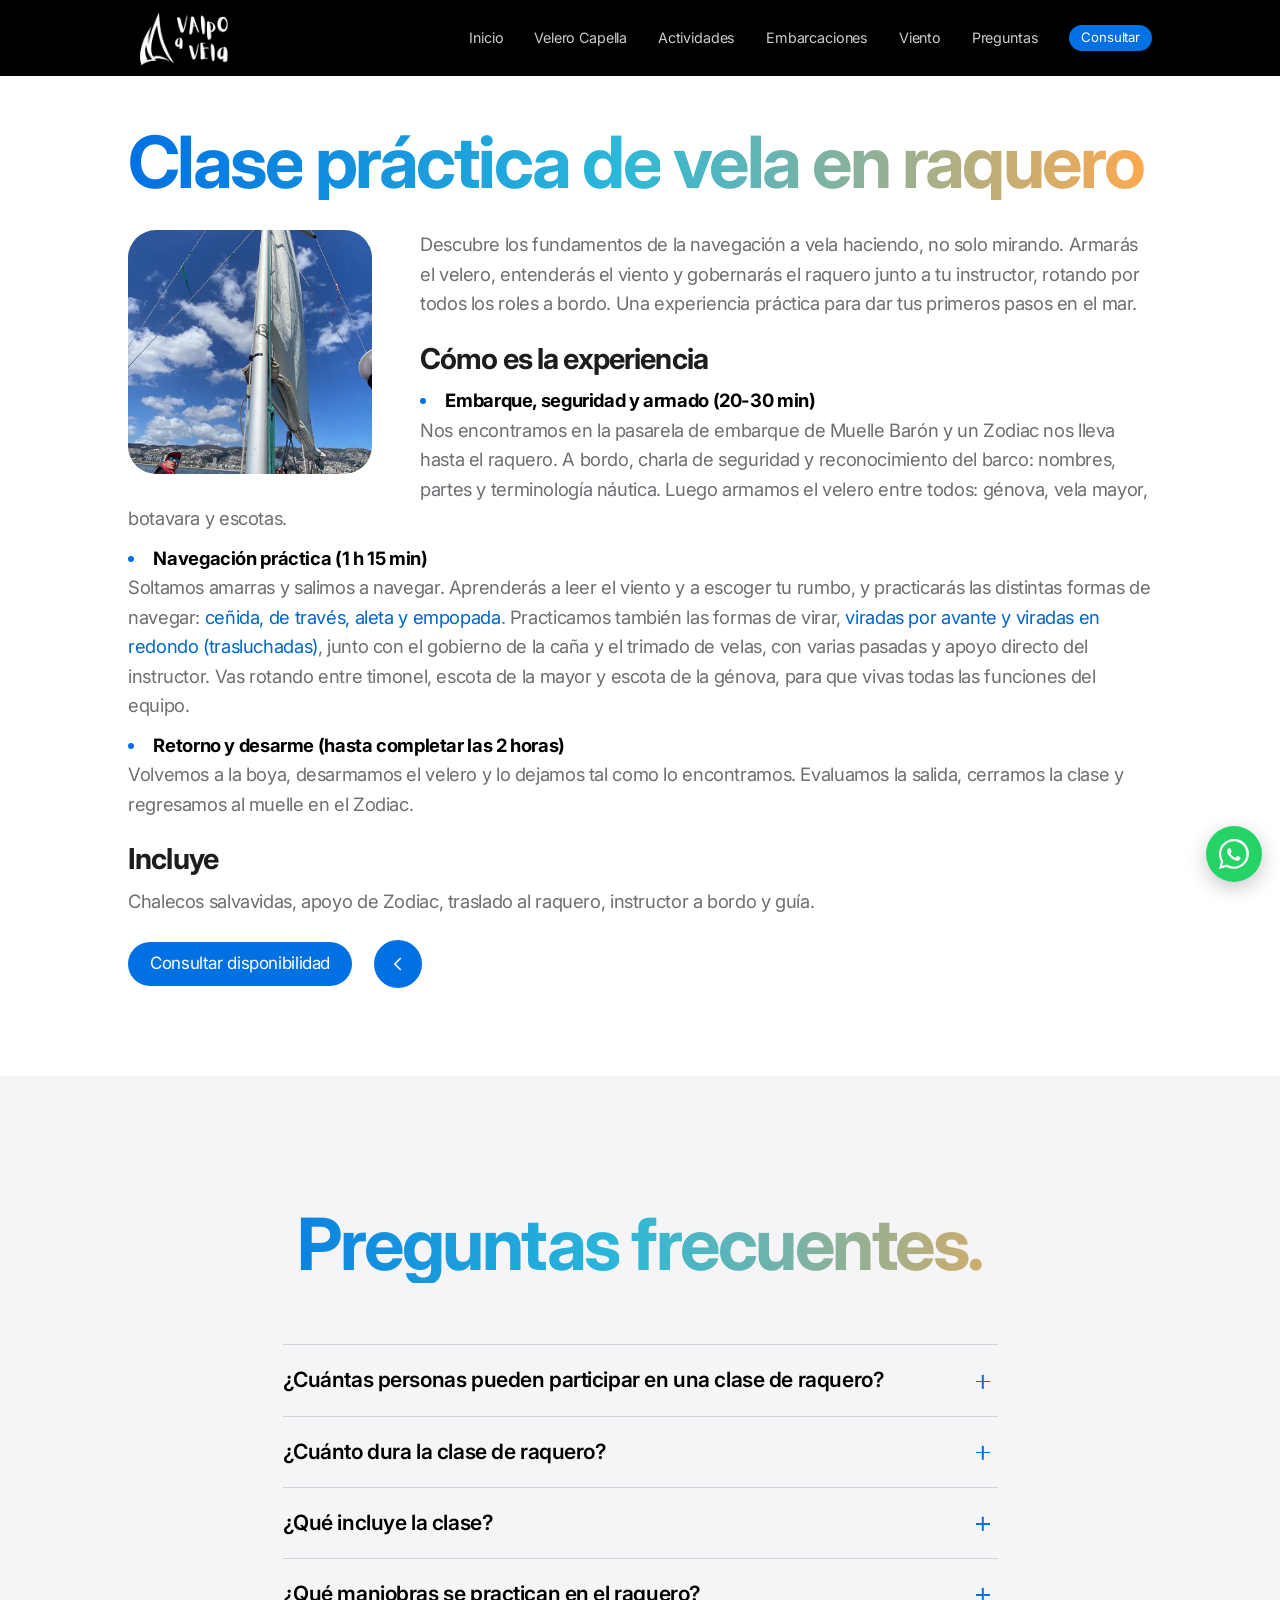
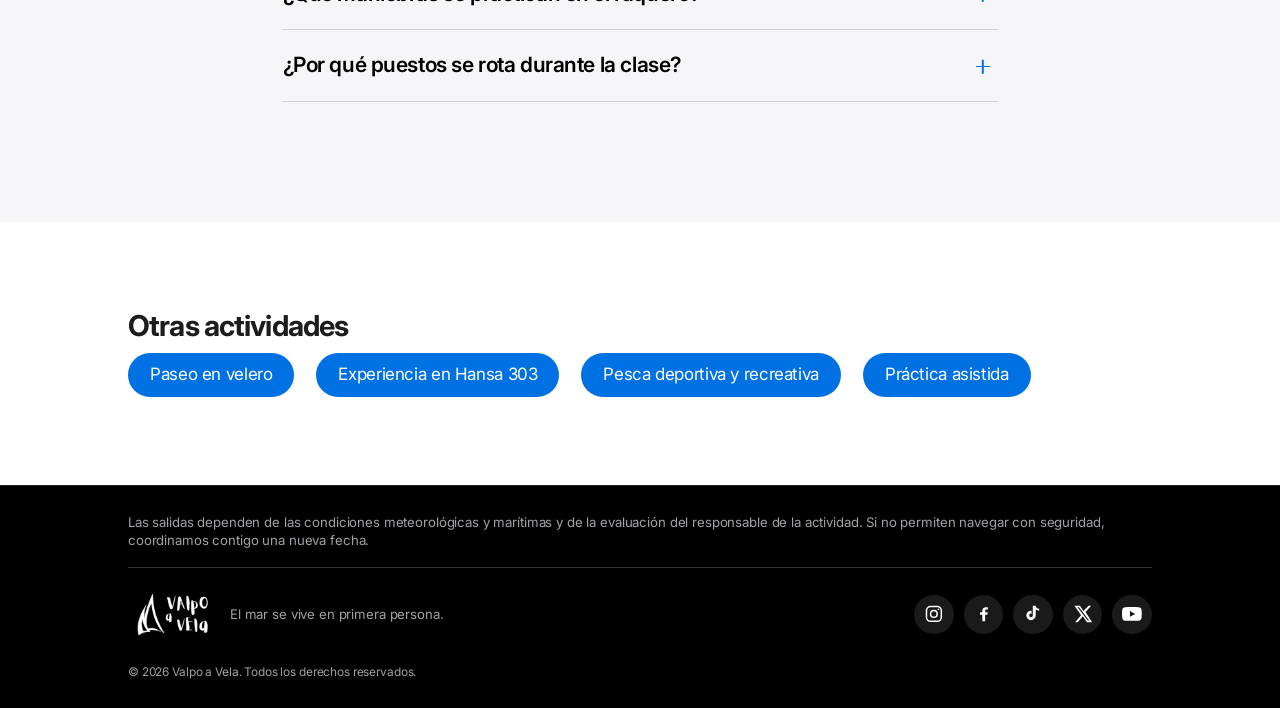
==== commit 8ac91737: "ver14.4-transparencia-header-off" ====
--- a/clase-de-vela/index.html
+++ b/clase-de-vela/index.html
@@ -25,7 +25,7 @@
       href="https://fonts.googleapis.com/css2?family=Inter:wght@400;500;600;700&display=swap"
       rel="stylesheet"
     />
-    <link rel="stylesheet" href="/style.css" />
+    <link rel="stylesheet" href="/style.css?v=20261125-header" />
     <link rel="icon" type="image/png" sizes="64x64" href="/fotos/favicon.png" />
     <link rel="apple-touch-icon" href="/fotos/favicon.png" />
     <script type="application/ld+json">
@@ -367,6 +367,6 @@
       </svg>
     </a>
 
-    <script src="/script.js"></script>
+    <script src="/script.js?v=20261125-header"></script>
   </body>
 </html>
--- a/style.css
+++ b/style.css
@@ -170,10 +170,10 @@
   height: var(--nav-h);
   background: transparent;
   box-shadow: none;
-  transition: background 0.3s var(--ease);
-}
-.nav.header-scrolled {
-  background: rgba(0, 0, 0, 0.92);
+}
+.nav.header-scrolled,
+.activity-page .nav {
+  background: #000;
 }
 .nav-in {
   height: 100%;
@@ -1061,6 +1061,110 @@
   font-weight: 600;
   color: var(--ink);
 }
+#embarcacion-hansa {
+  --barco-foto: url("fotos/ficha-hansa.webp");
+}
+#embarcacion-raquero {
+  --barco-foto: url("fotos/ficha-raquero.webp");
+}
+.bcard-con-ficha {
+  --barco-padding: clamp(26px, 3.4vw, 40px);
+  position: relative;
+  min-height: 250px;
+  background: #19242b var(--barco-foto) center 70% / cover no-repeat;
+  color: #fff;
+}
+.bcard-con-ficha h3 {
+  align-self: flex-start;
+  text-shadow: 0 1px 5px #000;
+}
+.bcard-con-ficha:has(.barco-ficha[open]) {
+  background: var(--bg-2);
+  color: var(--ink);
+}
+.bcard-con-ficha:has(.barco-ficha[open]) h3 {
+  visibility: hidden;
+}
+.barco-ficha[open] {
+  position: absolute;
+  inset: 0;
+}
+.barco-ficha summary {
+  position: absolute;
+  top: calc(var(--barco-padding) + clamp(24px, 2.6vw, 30px) * 1.1 + 4px);
+  left: var(--barco-padding);
+  z-index: 2;
+  list-style: none;
+  cursor: pointer;
+  font-size: 15px;
+  font-weight: 400;
+  text-shadow: 0 1px 5px #000;
+}
+.barco-ficha summary::-webkit-details-marker {
+  display: none;
+}
+.barco-ficha:not([open]) .barco-cerrar,
+.barco-ficha[open] .barco-ver {
+  display: none;
+}
+.barco-ficha[open] summary {
+  top: 16px;
+  right: 16px;
+  left: auto;
+  display: grid;
+  place-items: center;
+  width: 32px;
+  height: 32px;
+  border-radius: 50%;
+  background: #0066cc;
+  color: #fff;
+  font-size: 22px;
+  line-height: 1;
+  text-shadow: none;
+}
+.barco-cerrar {
+  position: relative;
+  width: 12px;
+  height: 12px;
+  font-size: 0;
+}
+.barco-cerrar::before,
+.barco-cerrar::after {
+  content: "";
+  position: absolute;
+  top: 50%;
+  left: 50%;
+  width: 14px;
+  height: 2px;
+  border-radius: 1px;
+  background: currentColor;
+  transform: translate(-50%, -50%) rotate(45deg);
+}
+.barco-cerrar::after {
+  transform: translate(-50%, -50%) rotate(-45deg);
+}
+.barco-caracteristicas {
+  position: absolute;
+  inset: 22px var(--barco-padding);
+  overflow: auto;
+}
+.barco-caracteristicas h4 {
+  margin: 0;
+  padding-right: 30px;
+}
+.barco-caracteristicas ul {
+  margin: 8px 0 0;
+  padding: 0;
+  list-style: none;
+  display: flex;
+  flex-wrap: wrap;
+  gap: 4px 14px;
+  font-size: 14px;
+  line-height: 1.4;
+}
+.barco-caracteristicas li:nth-child(n + 4) {
+  flex-basis: 100%;
+}
 
 /* 11. VIENTO Y ZARPE */
 .wind {
@@ -1158,9 +1262,6 @@
 }
 
 /* PÁGINAS DE ACTIVIDAD */
-.activity-page .nav {
-  background: rgba(0, 0, 0, 0.92);
-}
 .activity-content {
   width: min(100% - 2 * var(--pad), 1024px);
   margin-inline: auto;
